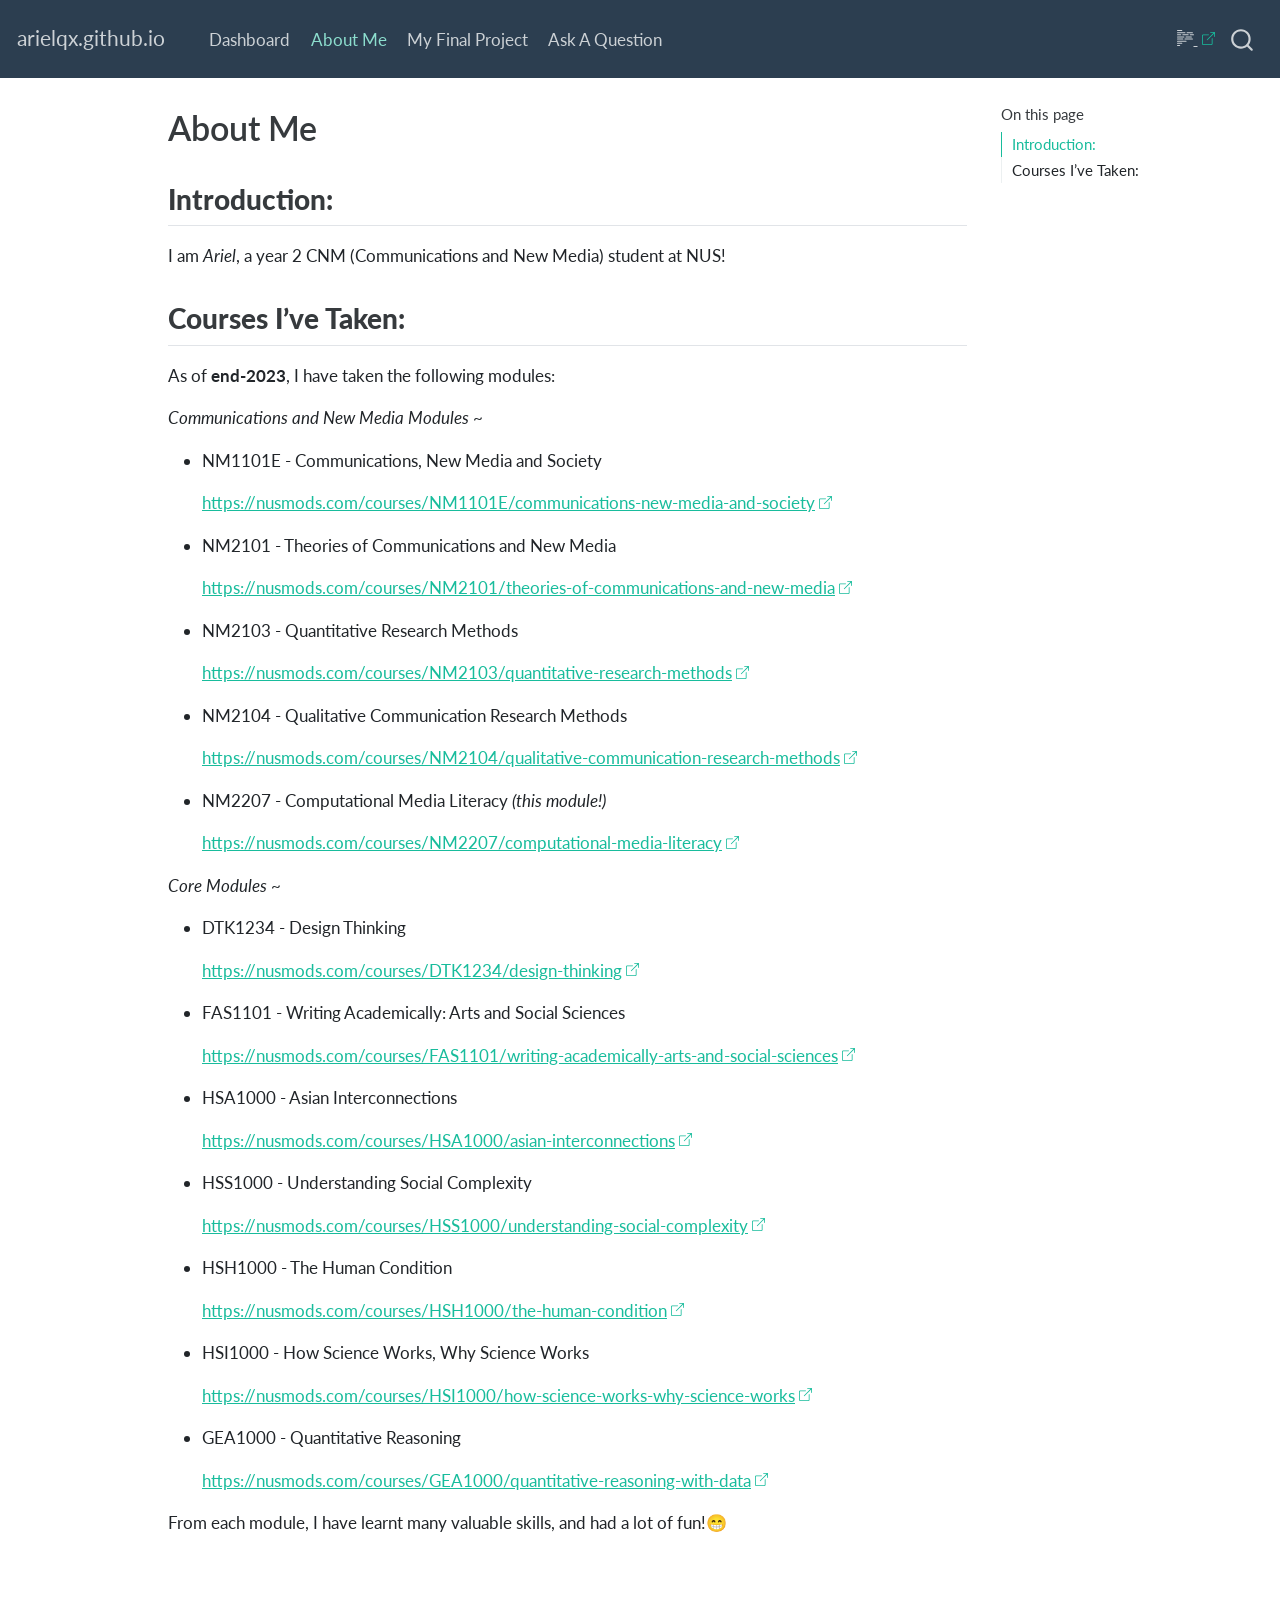
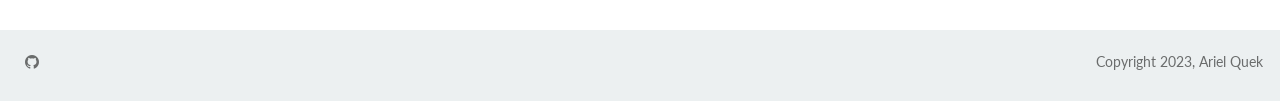
==== docs/about.html @ a2fd4ba9 "20:23 (18/10)" ====
<!DOCTYPE html>
<html xmlns="http://www.w3.org/1999/xhtml" lang="en" xml:lang="en"><head>

<meta charset="utf-8">
<meta name="generator" content="quarto-1.3.353">

<meta name="viewport" content="width=device-width, initial-scale=1.0, user-scalable=yes">


<title>arielqx.github.io - About Me</title>
<style>
code{white-space: pre-wrap;}
span.smallcaps{font-variant: small-caps;}
div.columns{display: flex; gap: min(4vw, 1.5em);}
div.column{flex: auto; overflow-x: auto;}
div.hanging-indent{margin-left: 1.5em; text-indent: -1.5em;}
ul.task-list{list-style: none;}
ul.task-list li input[type="checkbox"] {
  width: 0.8em;
  margin: 0 0.8em 0.2em -1em; /* quarto-specific, see https://github.com/quarto-dev/quarto-cli/issues/4556 */ 
  vertical-align: middle;
}
</style>


<script src="site_libs/quarto-nav/quarto-nav.js"></script>
<script src="site_libs/quarto-nav/headroom.min.js"></script>
<script src="site_libs/clipboard/clipboard.min.js"></script>
<script src="site_libs/quarto-search/autocomplete.umd.js"></script>
<script src="site_libs/quarto-search/fuse.min.js"></script>
<script src="site_libs/quarto-search/quarto-search.js"></script>
<meta name="quarto:offset" content="./">
<script src="site_libs/quarto-html/quarto.js"></script>
<script src="site_libs/quarto-html/popper.min.js"></script>
<script src="site_libs/quarto-html/tippy.umd.min.js"></script>
<script src="site_libs/quarto-html/anchor.min.js"></script>
<link href="site_libs/quarto-html/tippy.css" rel="stylesheet">
<link href="site_libs/quarto-html/quarto-syntax-highlighting-dark.css" rel="stylesheet" id="quarto-text-highlighting-styles">
<script src="site_libs/bootstrap/bootstrap.min.js"></script>
<link href="site_libs/bootstrap/bootstrap-icons.css" rel="stylesheet">
<link href="site_libs/bootstrap/bootstrap.min.css" rel="stylesheet" id="quarto-bootstrap" data-mode="dark">
<script id="quarto-search-options" type="application/json">{
  "location": "navbar",
  "copy-button": false,
  "collapse-after": 3,
  "panel-placement": "end",
  "type": "overlay",
  "limit": 20,
  "language": {
    "search-no-results-text": "No results",
    "search-matching-documents-text": "matching documents",
    "search-copy-link-title": "Copy link to search",
    "search-hide-matches-text": "Hide additional matches",
    "search-more-match-text": "more match in this document",
    "search-more-matches-text": "more matches in this document",
    "search-clear-button-title": "Clear",
    "search-detached-cancel-button-title": "Cancel",
    "search-submit-button-title": "Submit"
  }
}</script>


<link rel="stylesheet" href="styles.css">
</head>

<body class="nav-fixed">

<div id="quarto-search-results"></div>
  <header id="quarto-header" class="headroom fixed-top">
    <nav class="navbar navbar-expand-lg navbar-dark ">
      <div class="navbar-container container-fluid">
      <div class="navbar-brand-container">
    <a class="navbar-brand" href="./index.html">
    <span class="navbar-title">arielqx.github.io</span>
    </a>
  </div>
            <div id="quarto-search" class="" title="Search"></div>
          <button class="navbar-toggler" type="button" data-bs-toggle="collapse" data-bs-target="#navbarCollapse" aria-controls="navbarCollapse" aria-expanded="false" aria-label="Toggle navigation" onclick="if (window.quartoToggleHeadroom) { window.quartoToggleHeadroom(); }">
  <span class="navbar-toggler-icon"></span>
</button>
          <div class="collapse navbar-collapse" id="navbarCollapse">
            <ul class="navbar-nav navbar-nav-scroll me-auto">
  <li class="nav-item">
    <a class="nav-link" href="./index.html" rel="" target="">
 <span class="menu-text">Dashboard</span></a>
  </li>  
  <li class="nav-item">
    <a class="nav-link active" href="./about.html" rel="" target="" aria-current="page">
 <span class="menu-text">About Me</span></a>
  </li>  
  <li class="nav-item">
    <a class="nav-link" href="./project.html" rel="" target="">
 <span class="menu-text">My Final Project</span></a>
  </li>  
  <li class="nav-item">
    <a class="nav-link" href="./question.html" rel="" target="">
 <span class="menu-text">Ask A Question</span></a>
  </li>  
</ul>
            <div class="quarto-navbar-tools ms-auto">
  <a href="" class="quarto-reader-toggle quarto-navigation-tool px-1" onclick="window.quartoToggleReader(); return false;" title="Toggle reader mode">
  <div class="quarto-reader-toggle-btn">
  <i class="bi"></i>
  </div>
</a>
</div>
          </div> <!-- /navcollapse -->
      </div> <!-- /container-fluid -->
    </nav>
</header>
<!-- content -->
<div id="quarto-content" class="quarto-container page-columns page-rows-contents page-layout-article page-navbar">
<!-- sidebar -->
<!-- margin-sidebar -->
    <div id="quarto-margin-sidebar" class="sidebar margin-sidebar">
        <nav id="TOC" role="doc-toc" class="toc-active">
    <h2 id="toc-title">On this page</h2>
   
  <ul>
  <li><a href="#introduction" id="toc-introduction" class="nav-link active" data-scroll-target="#introduction"><strong>Introduction:</strong></a></li>
  <li><a href="#courses-ive-taken" id="toc-courses-ive-taken" class="nav-link" data-scroll-target="#courses-ive-taken"><strong>Courses I’ve Taken:</strong></a></li>
  </ul>
</nav>
    </div>
<!-- main -->
<main class="content" id="quarto-document-content">

<header id="title-block-header" class="quarto-title-block default">
<div class="quarto-title">
<h1 class="title">About Me</h1>
</div>



<div class="quarto-title-meta">

    
  
    
  </div>
  

</header>

<section id="introduction" class="level2">
<h2 class="anchored" data-anchor-id="introduction"><strong>Introduction:</strong></h2>
<p>I am <em>Ariel</em>, a year 2 CNM (Communications and New Media) student at NUS!</p>
</section>
<section id="courses-ive-taken" class="level2">
<h2 class="anchored" data-anchor-id="courses-ive-taken"><strong>Courses I’ve Taken:</strong></h2>
<p>As of <strong>end-2023</strong>, I have taken the following modules:</p>
<p><em>Communications and New Media Modules</em> ~</p>
<ul>
<li><p>NM1101E - Communications, New Media and Society</p>
<p><a href="https://nusmods.com/courses/NM1101E/communications-new-media-and-society" class="uri">https://nusmods.com/courses/NM1101E/communications-new-media-and-society</a></p></li>
<li><p>NM2101 - Theories of Communications and New Media</p>
<p><a href="https://nusmods.com/courses/NM2101/theories-of-communications-and-new-media" class="uri">https://nusmods.com/courses/NM2101/theories-of-communications-and-new-media</a></p></li>
<li><p>NM2103 - Quantitative Research Methods</p>
<p><a href="https://nusmods.com/courses/NM2103/quantitative-research-methods" class="uri">https://nusmods.com/courses/NM2103/quantitative-research-methods</a></p></li>
<li><p>NM2104 - Qualitative Communication Research Methods</p>
<p><a href="https://nusmods.com/courses/NM2104/qualitative-communication-research-methods" class="uri">https://nusmods.com/courses/NM2104/qualitative-communication-research-methods</a></p></li>
<li><p>NM2207 - Computational Media Literacy <em>(this module!)</em></p>
<p><a href="https://nusmods.com/courses/NM2207/computational-media-literacy" class="uri">https://nusmods.com/courses/NM2207/computational-media-literacy</a></p></li>
</ul>
<p><em>Core Modules ~</em></p>
<ul>
<li><p>DTK1234 - Design Thinking</p>
<p><a href="https://nusmods.com/courses/DTK1234/design-thinking" class="uri">https://nusmods.com/courses/DTK1234/design-thinking</a></p></li>
<li><p>FAS1101 - Writing Academically: Arts and Social Sciences</p>
<p><a href="https://nusmods.com/courses/FAS1101/writing-academically-arts-and-social-sciences" class="uri">https://nusmods.com/courses/FAS1101/writing-academically-arts-and-social-sciences</a></p></li>
<li><p>HSA1000 - Asian Interconnections</p>
<p><a href="https://nusmods.com/courses/HSA1000/asian-interconnections" class="uri">https://nusmods.com/courses/HSA1000/asian-interconnections</a></p></li>
<li><p>HSS1000 - Understanding Social Complexity</p>
<p><a href="https://nusmods.com/courses/HSS1000/understanding-social-complexity" class="uri">https://nusmods.com/courses/HSS1000/understanding-social-complexity</a></p></li>
<li><p>HSH1000 - The Human Condition</p>
<p><a href="https://nusmods.com/courses/HSH1000/the-human-condition" class="uri">https://nusmods.com/courses/HSH1000/the-human-condition</a></p></li>
<li><p>HSI1000 - How Science Works, Why Science Works</p>
<p><a href="https://nusmods.com/courses/HSI1000/how-science-works-why-science-works" class="uri">https://nusmods.com/courses/HSI1000/how-science-works-why-science-works</a></p></li>
<li><p>GEA1000 - Quantitative Reasoning</p>
<p><a href="https://nusmods.com/courses/GEA1000/quantitative-reasoning-with-data" class="uri">https://nusmods.com/courses/GEA1000/quantitative-reasoning-with-data</a></p></li>
</ul>
<p>From each module, I have learnt many valuable skills, and had a lot of fun!😁</p>


</section>

<a onclick="window.scrollTo(0, 0); return false;" role="button" id="quarto-back-to-top"><i class="bi bi-arrow-up"></i> Back to top</a></main> <!-- /main -->
<script id="quarto-html-after-body" type="application/javascript">
window.document.addEventListener("DOMContentLoaded", function (event) {
  const toggleBodyColorMode = (bsSheetEl) => {
    const mode = bsSheetEl.getAttribute("data-mode");
    const bodyEl = window.document.querySelector("body");
    if (mode === "dark") {
      bodyEl.classList.add("quarto-dark");
      bodyEl.classList.remove("quarto-light");
    } else {
      bodyEl.classList.add("quarto-light");
      bodyEl.classList.remove("quarto-dark");
    }
  }
  const toggleBodyColorPrimary = () => {
    const bsSheetEl = window.document.querySelector("link#quarto-bootstrap");
    if (bsSheetEl) {
      toggleBodyColorMode(bsSheetEl);
    }
  }
  toggleBodyColorPrimary();  
  const icon = "";
  const anchorJS = new window.AnchorJS();
  anchorJS.options = {
    placement: 'right',
    icon: icon
  };
  anchorJS.add('.anchored');
  const isCodeAnnotation = (el) => {
    for (const clz of el.classList) {
      if (clz.startsWith('code-annotation-')) {                     
        return true;
      }
    }
    return false;
  }
  const clipboard = new window.ClipboardJS('.code-copy-button', {
    text: function(trigger) {
      const codeEl = trigger.previousElementSibling.cloneNode(true);
      for (const childEl of codeEl.children) {
        if (isCodeAnnotation(childEl)) {
          childEl.remove();
        }
      }
      return codeEl.innerText;
    }
  });
  clipboard.on('success', function(e) {
    // button target
    const button = e.trigger;
    // don't keep focus
    button.blur();
    // flash "checked"
    button.classList.add('code-copy-button-checked');
    var currentTitle = button.getAttribute("title");
    button.setAttribute("title", "Copied!");
    let tooltip;
    if (window.bootstrap) {
      button.setAttribute("data-bs-toggle", "tooltip");
      button.setAttribute("data-bs-placement", "left");
      button.setAttribute("data-bs-title", "Copied!");
      tooltip = new bootstrap.Tooltip(button, 
        { trigger: "manual", 
          customClass: "code-copy-button-tooltip",
          offset: [0, -8]});
      tooltip.show();    
    }
    setTimeout(function() {
      if (tooltip) {
        tooltip.hide();
        button.removeAttribute("data-bs-title");
        button.removeAttribute("data-bs-toggle");
        button.removeAttribute("data-bs-placement");
      }
      button.setAttribute("title", currentTitle);
      button.classList.remove('code-copy-button-checked');
    }, 1000);
    // clear code selection
    e.clearSelection();
  });
  function tippyHover(el, contentFn) {
    const config = {
      allowHTML: true,
      content: contentFn,
      maxWidth: 500,
      delay: 100,
      arrow: false,
      appendTo: function(el) {
          return el.parentElement;
      },
      interactive: true,
      interactiveBorder: 10,
      theme: 'quarto',
      placement: 'bottom-start'
    };
    window.tippy(el, config); 
  }
  const noterefs = window.document.querySelectorAll('a[role="doc-noteref"]');
  for (var i=0; i<noterefs.length; i++) {
    const ref = noterefs[i];
    tippyHover(ref, function() {
      // use id or data attribute instead here
      let href = ref.getAttribute('data-footnote-href') || ref.getAttribute('href');
      try { href = new URL(href).hash; } catch {}
      const id = href.replace(/^#\/?/, "");
      const note = window.document.getElementById(id);
      return note.innerHTML;
    });
  }
      let selectedAnnoteEl;
      const selectorForAnnotation = ( cell, annotation) => {
        let cellAttr = 'data-code-cell="' + cell + '"';
        let lineAttr = 'data-code-annotation="' +  annotation + '"';
        const selector = 'span[' + cellAttr + '][' + lineAttr + ']';
        return selector;
      }
      const selectCodeLines = (annoteEl) => {
        const doc = window.document;
        const targetCell = annoteEl.getAttribute("data-target-cell");
        const targetAnnotation = annoteEl.getAttribute("data-target-annotation");
        const annoteSpan = window.document.querySelector(selectorForAnnotation(targetCell, targetAnnotation));
        const lines = annoteSpan.getAttribute("data-code-lines").split(",");
        const lineIds = lines.map((line) => {
          return targetCell + "-" + line;
        })
        let top = null;
        let height = null;
        let parent = null;
        if (lineIds.length > 0) {
            //compute the position of the single el (top and bottom and make a div)
            const el = window.document.getElementById(lineIds[0]);
            top = el.offsetTop;
            height = el.offsetHeight;
            parent = el.parentElement.parentElement;
          if (lineIds.length > 1) {
            const lastEl = window.document.getElementById(lineIds[lineIds.length - 1]);
            const bottom = lastEl.offsetTop + lastEl.offsetHeight;
            height = bottom - top;
          }
          if (top !== null && height !== null && parent !== null) {
            // cook up a div (if necessary) and position it 
            let div = window.document.getElementById("code-annotation-line-highlight");
            if (div === null) {
              div = window.document.createElement("div");
              div.setAttribute("id", "code-annotation-line-highlight");
              div.style.position = 'absolute';
              parent.appendChild(div);
            }
            div.style.top = top - 2 + "px";
            div.style.height = height + 4 + "px";
            let gutterDiv = window.document.getElementById("code-annotation-line-highlight-gutter");
            if (gutterDiv === null) {
              gutterDiv = window.document.createElement("div");
              gutterDiv.setAttribute("id", "code-annotation-line-highlight-gutter");
              gutterDiv.style.position = 'absolute';
              const codeCell = window.document.getElementById(targetCell);
              const gutter = codeCell.querySelector('.code-annotation-gutter');
              gutter.appendChild(gutterDiv);
            }
            gutterDiv.style.top = top - 2 + "px";
            gutterDiv.style.height = height + 4 + "px";
          }
          selectedAnnoteEl = annoteEl;
        }
      };
      const unselectCodeLines = () => {
        const elementsIds = ["code-annotation-line-highlight", "code-annotation-line-highlight-gutter"];
        elementsIds.forEach((elId) => {
          const div = window.document.getElementById(elId);
          if (div) {
            div.remove();
          }
        });
        selectedAnnoteEl = undefined;
      };
      // Attach click handler to the DT
      const annoteDls = window.document.querySelectorAll('dt[data-target-cell]');
      for (const annoteDlNode of annoteDls) {
        annoteDlNode.addEventListener('click', (event) => {
          const clickedEl = event.target;
          if (clickedEl !== selectedAnnoteEl) {
            unselectCodeLines();
            const activeEl = window.document.querySelector('dt[data-target-cell].code-annotation-active');
            if (activeEl) {
              activeEl.classList.remove('code-annotation-active');
            }
            selectCodeLines(clickedEl);
            clickedEl.classList.add('code-annotation-active');
          } else {
            // Unselect the line
            unselectCodeLines();
            clickedEl.classList.remove('code-annotation-active');
          }
        });
      }
  const findCites = (el) => {
    const parentEl = el.parentElement;
    if (parentEl) {
      const cites = parentEl.dataset.cites;
      if (cites) {
        return {
          el,
          cites: cites.split(' ')
        };
      } else {
        return findCites(el.parentElement)
      }
    } else {
      return undefined;
    }
  };
  var bibliorefs = window.document.querySelectorAll('a[role="doc-biblioref"]');
  for (var i=0; i<bibliorefs.length; i++) {
    const ref = bibliorefs[i];
    const citeInfo = findCites(ref);
    if (citeInfo) {
      tippyHover(citeInfo.el, function() {
        var popup = window.document.createElement('div');
        citeInfo.cites.forEach(function(cite) {
          var citeDiv = window.document.createElement('div');
          citeDiv.classList.add('hanging-indent');
          citeDiv.classList.add('csl-entry');
          var biblioDiv = window.document.getElementById('ref-' + cite);
          if (biblioDiv) {
            citeDiv.innerHTML = biblioDiv.innerHTML;
          }
          popup.appendChild(citeDiv);
        });
        return popup.innerHTML;
      });
    }
  }
    var localhostRegex = new RegExp(/^(?:http|https):\/\/localhost\:?[0-9]*\//);
      var filterRegex = new RegExp("^(?:http:|https:)\/\/www\.quarto\.org\/custom");
    var isInternal = (href) => {
        return filterRegex.test(href) || localhostRegex.test(href);
    }
    // Inspect non-navigation links and adorn them if external
 	var links = window.document.querySelectorAll('a[href]:not(.nav-link):not(.navbar-brand):not(.toc-action):not(.sidebar-link):not(.sidebar-item-toggle):not(.pagination-link):not(.no-external):not([aria-hidden]):not(.dropdown-item)');
    for (var i=0; i<links.length; i++) {
      const link = links[i];
      if (!isInternal(link.href)) {
          // target, if specified
          link.setAttribute("target", "_blank");
          // default icon
          link.classList.add("external");
      }
    }
});
</script>
</div> <!-- /content -->
<footer class="footer">
  <div class="nav-footer">
    <div class="nav-footer-left">
      <ul class="footer-items list-unstyled">
    <li class="nav-item compact">
    <a class="nav-link" href="https://github.com/arielqx/">
      <i class="bi bi-github" role="img">
</i> 
    </a>
  </li>  
</ul>
    </div>   
    <div class="nav-footer-center">
      &nbsp;
    </div>
    <div class="nav-footer-right">Copyright 2023, Ariel Quek</div>
  </div>
</footer>



</body></html>
---- docs/site_libs/quarto-html/tippy.css ----
.tippy-box[data-animation=fade][data-state=hidden]{opacity:0}[data-tippy-root]{max-width:calc(100vw - 10px)}.tippy-box{position:relative;background-color:#333;color:#fff;border-radius:4px;font-size:14px;line-height:1.4;white-space:normal;outline:0;transition-property:transform,visibility,opacity}.tippy-box[data-placement^=top]>.tippy-arrow{bottom:0}.tippy-box[data-placement^=top]>.tippy-arrow:before{bottom:-7px;left:0;border-width:8px 8px 0;border-top-color:initial;transform-origin:center top}.tippy-box[data-placement^=bottom]>.tippy-arrow{top:0}.tippy-box[data-placement^=bottom]>.tippy-arrow:before{top:-7px;left:0;border-width:0 8px 8px;border-bottom-color:initial;transform-origin:center bottom}.tippy-box[data-placement^=left]>.tippy-arrow{right:0}.tippy-box[data-placement^=left]>.tippy-arrow:before{border-width:8px 0 8px 8px;border-left-color:initial;right:-7px;transform-origin:center left}.tippy-box[data-placement^=right]>.tippy-arrow{left:0}.tippy-box[data-placement^=right]>.tippy-arrow:before{left:-7px;border-width:8px 8px 8px 0;border-right-color:initial;transform-origin:center right}.tippy-box[data-inertia][data-state=visible]{transition-timing-function:cubic-bezier(.54,1.5,.38,1.11)}.tippy-arrow{width:16px;height:16px;color:#333}.tippy-arrow:before{content:"";position:absolute;border-color:transparent;border-style:solid}.tippy-content{position:relative;padding:5px 9px;z-index:1}
---- docs/site_libs/quarto-html/quarto-syntax-highlighting-dark.css ----
/* quarto syntax highlight colors */
:root {
  --quarto-hl-al-color: #f07178;
  --quarto-hl-an-color: #d4d0ab;
  --quarto-hl-at-color: #00e0e0;
  --quarto-hl-bn-color: #d4d0ab;
  --quarto-hl-bu-color: #abe338;
  --quarto-hl-ch-color: #abe338;
  --quarto-hl-co-color: #f8f8f2;
  --quarto-hl-cv-color: #ffd700;
  --quarto-hl-cn-color: #ffd700;
  --quarto-hl-cf-color: #ffa07a;
  --quarto-hl-dt-color: #ffa07a;
  --quarto-hl-dv-color: #d4d0ab;
  --quarto-hl-do-color: #f8f8f2;
  --quarto-hl-er-color: #f07178;
  --quarto-hl-ex-color: #00e0e0;
  --quarto-hl-fl-color: #d4d0ab;
  --quarto-hl-fu-color: #ffa07a;
  --quarto-hl-im-color: #abe338;
  --quarto-hl-in-color: #d4d0ab;
  --quarto-hl-kw-color: #ffa07a;
  --quarto-hl-op-color: #ffa07a;
  --quarto-hl-ot-color: #00e0e0;
  --quarto-hl-pp-color: #dcc6e0;
  --quarto-hl-re-color: #00e0e0;
  --quarto-hl-sc-color: #abe338;
  --quarto-hl-ss-color: #abe338;
  --quarto-hl-st-color: #abe338;
  --quarto-hl-va-color: #00e0e0;
  --quarto-hl-vs-color: #abe338;
  --quarto-hl-wa-color: #dcc6e0;
}

/* other quarto variables */
:root {
  --quarto-font-monospace: SFMono-Regular, Menlo, Monaco, Consolas, "Liberation Mono", "Courier New", monospace;
}

code span.al {
  background-color: #2a0f15;
  font-weight: bold;
  color: #f07178;
}

code span.an {
  color: #d4d0ab;
}

code span.at {
  color: #00e0e0;
}

code span.bn {
  color: #d4d0ab;
}

code span.bu {
  color: #abe338;
}

code span.ch {
  color: #abe338;
}

code span.co {
  font-style: italic;
  color: #f8f8f2;
}

code span.cv {
  color: #ffd700;
}

code span.cn {
  color: #ffd700;
}

code span.cf {
  font-weight: bold;
  color: #ffa07a;
}

code span.dt {
  color: #ffa07a;
}

code span.dv {
  color: #d4d0ab;
}

code span.do {
  color: #f8f8f2;
}

code span.er {
  color: #f07178;
  text-decoration: underline;
}

code span.ex {
  font-weight: bold;
  color: #00e0e0;
}

code span.fl {
  color: #d4d0ab;
}

code span.fu {
  color: #ffa07a;
}

code span.im {
  color: #abe338;
}

code span.in {
  color: #d4d0ab;
}

code span.kw {
  font-weight: bold;
  color: #ffa07a;
}

pre > code.sourceCode > span {
  color: #f8f8f2;
}

code span {
  color: #f8f8f2;
}

code.sourceCode > span {
  color: #f8f8f2;
}

div.sourceCode,
div.sourceCode pre.sourceCode {
  color: #f8f8f2;
}

code span.op {
  color: #ffa07a;
}

code span.ot {
  color: #00e0e0;
}

code span.pp {
  color: #dcc6e0;
}

code span.re {
  background-color: #f8f8f2;
  color: #00e0e0;
}

code span.sc {
  color: #abe338;
}

code span.ss {
  color: #abe338;
}

code span.st {
  color: #abe338;
}

code span.va {
  color: #00e0e0;
}

code span.vs {
  color: #abe338;
}

code span.wa {
  color: #dcc6e0;
}

.prevent-inlining {
  content: "</";
}

/*# sourceMappingURL=935a306eefa94366c21e1a970dddb765.css.map */
---- docs/styles.css ----
/* css styles */
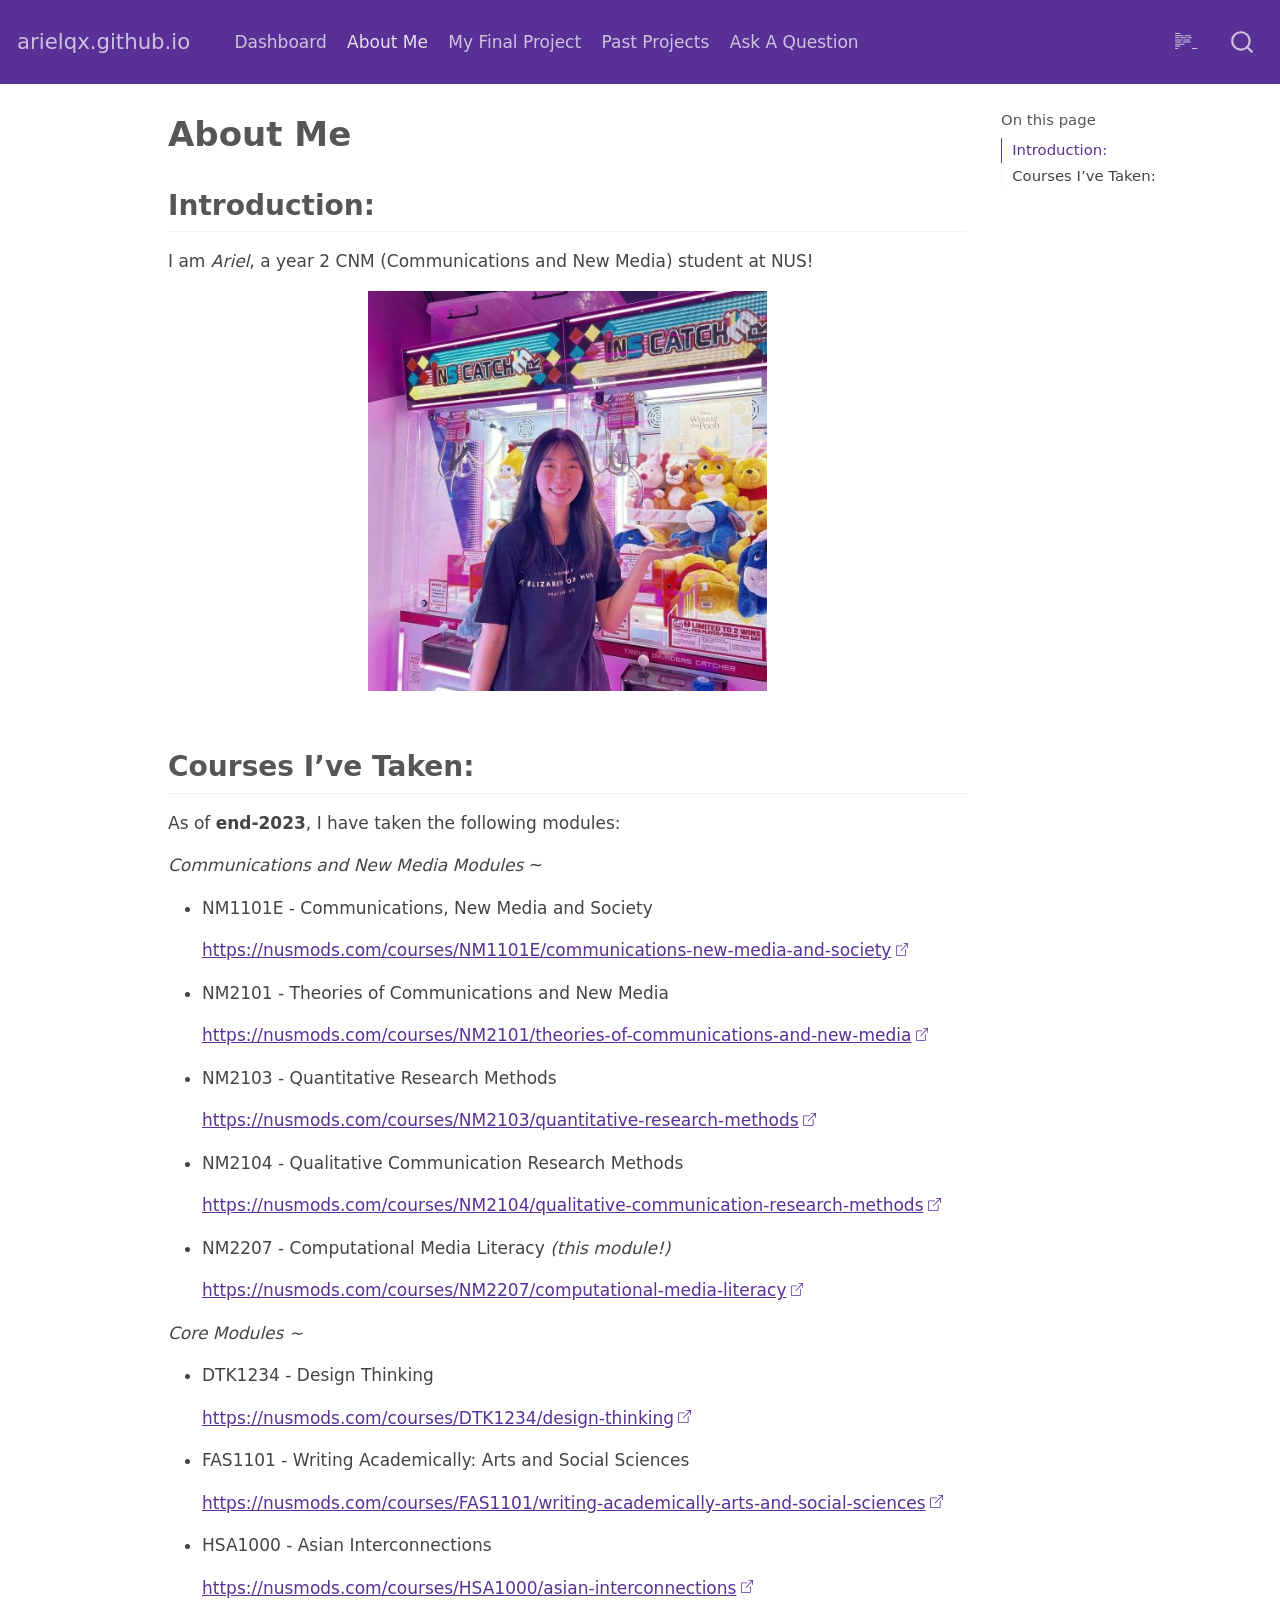
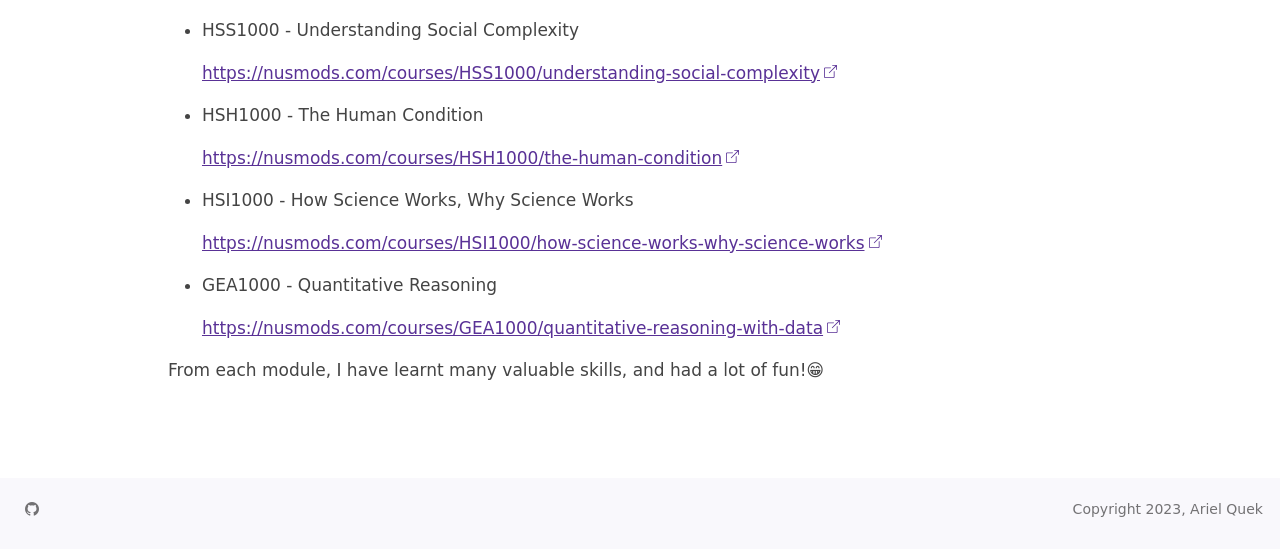
==== commit d3b64ec9: "08:51 (19/10)" ====
--- a/docs/about.html
+++ b/docs/about.html
@@ -35,10 +35,10 @@
 <script src="site_libs/quarto-html/tippy.umd.min.js"></script>
 <script src="site_libs/quarto-html/anchor.min.js"></script>
 <link href="site_libs/quarto-html/tippy.css" rel="stylesheet">
-<link href="site_libs/quarto-html/quarto-syntax-highlighting-dark.css" rel="stylesheet" id="quarto-text-highlighting-styles">
+<link href="site_libs/quarto-html/quarto-syntax-highlighting.css" rel="stylesheet" id="quarto-text-highlighting-styles">
 <script src="site_libs/bootstrap/bootstrap.min.js"></script>
 <link href="site_libs/bootstrap/bootstrap-icons.css" rel="stylesheet">
-<link href="site_libs/bootstrap/bootstrap.min.css" rel="stylesheet" id="quarto-bootstrap" data-mode="dark">
+<link href="site_libs/bootstrap/bootstrap.min.css" rel="stylesheet" id="quarto-bootstrap" data-mode="light">
 <script id="quarto-search-options" type="application/json">{
   "location": "navbar",
   "copy-button": false,
@@ -91,6 +91,10 @@
   <li class="nav-item">
     <a class="nav-link" href="./project.html" rel="" target="">
  <span class="menu-text">My Final Project</span></a>
+  </li>  
+  <li class="nav-item">
+    <a class="nav-link" href="./past projects.html" rel="" target="">
+ <span class="menu-text">Past Projects</span></a>
   </li>  
   <li class="nav-item">
     <a class="nav-link" href="./question.html" rel="" target="">
@@ -145,6 +149,15 @@
 <section id="introduction" class="level2">
 <h2 class="anchored" data-anchor-id="introduction"><strong>Introduction:</strong></h2>
 <p>I am <em>Ariel</em>, a year 2 CNM (Communications and New Media) student at NUS!</p>
+<div class="cell" data-layout-align="center">
+<div class="cell-output-display">
+<div class="quarto-figure quarto-figure-center">
+<figure class="figure">
+<p><img src="about.jpg" class="img-fluid figure-img" style="width:50.0%"></p>
+</figure>
+</div>
+</div>
+</div>
 </section>
 <section id="courses-ive-taken" class="level2">
 <h2 class="anchored" data-anchor-id="courses-ive-taken"><strong>Courses I’ve Taken:</strong></h2>
--- a/docs/site_libs/quarto-html/quarto-syntax-highlighting.css
+++ b/docs/site_libs/quarto-html/quarto-syntax-highlighting.css
@@ -0,0 +1,203 @@
+/* quarto syntax highlight colors */
+:root {
+  --quarto-hl-ot-color: #003B4F;
+  --quarto-hl-at-color: #657422;
+  --quarto-hl-ss-color: #20794D;
+  --quarto-hl-an-color: #5E5E5E;
+  --quarto-hl-fu-color: #4758AB;
+  --quarto-hl-st-color: #20794D;
+  --quarto-hl-cf-color: #003B4F;
+  --quarto-hl-op-color: #5E5E5E;
+  --quarto-hl-er-color: #AD0000;
+  --quarto-hl-bn-color: #AD0000;
+  --quarto-hl-al-color: #AD0000;
+  --quarto-hl-va-color: #111111;
+  --quarto-hl-bu-color: inherit;
+  --quarto-hl-ex-color: inherit;
+  --quarto-hl-pp-color: #AD0000;
+  --quarto-hl-in-color: #5E5E5E;
+  --quarto-hl-vs-color: #20794D;
+  --quarto-hl-wa-color: #5E5E5E;
+  --quarto-hl-do-color: #5E5E5E;
+  --quarto-hl-im-color: #00769E;
+  --quarto-hl-ch-color: #20794D;
+  --quarto-hl-dt-color: #AD0000;
+  --quarto-hl-fl-color: #AD0000;
+  --quarto-hl-co-color: #5E5E5E;
+  --quarto-hl-cv-color: #5E5E5E;
+  --quarto-hl-cn-color: #8f5902;
+  --quarto-hl-sc-color: #5E5E5E;
+  --quarto-hl-dv-color: #AD0000;
+  --quarto-hl-kw-color: #003B4F;
+}
+
+/* other quarto variables */
+:root {
+  --quarto-font-monospace: SFMono-Regular, Menlo, Monaco, Consolas, "Liberation Mono", "Courier New", monospace;
+}
+
+pre > code.sourceCode > span {
+  color: #003B4F;
+}
+
+code span {
+  color: #003B4F;
+}
+
+code.sourceCode > span {
+  color: #003B4F;
+}
+
+div.sourceCode,
+div.sourceCode pre.sourceCode {
+  color: #003B4F;
+}
+
+code span.ot {
+  color: #003B4F;
+  font-style: inherit;
+}
+
+code span.at {
+  color: #657422;
+  font-style: inherit;
+}
+
+code span.ss {
+  color: #20794D;
+  font-style: inherit;
+}
+
+code span.an {
+  color: #5E5E5E;
+  font-style: inherit;
+}
+
+code span.fu {
+  color: #4758AB;
+  font-style: inherit;
+}
+
+code span.st {
+  color: #20794D;
+  font-style: inherit;
+}
+
+code span.cf {
+  color: #003B4F;
+  font-style: inherit;
+}
+
+code span.op {
+  color: #5E5E5E;
+  font-style: inherit;
+}
+
+code span.er {
+  color: #AD0000;
+  font-style: inherit;
+}
+
+code span.bn {
+  color: #AD0000;
+  font-style: inherit;
+}
+
+code span.al {
+  color: #AD0000;
+  font-style: inherit;
+}
+
+code span.va {
+  color: #111111;
+  font-style: inherit;
+}
+
+code span.bu {
+  font-style: inherit;
+}
+
+code span.ex {
+  font-style: inherit;
+}
+
+code span.pp {
+  color: #AD0000;
+  font-style: inherit;
+}
+
+code span.in {
+  color: #5E5E5E;
+  font-style: inherit;
+}
+
+code span.vs {
+  color: #20794D;
+  font-style: inherit;
+}
+
+code span.wa {
+  color: #5E5E5E;
+  font-style: italic;
+}
+
+code span.do {
+  color: #5E5E5E;
+  font-style: italic;
+}
+
+code span.im {
+  color: #00769E;
+  font-style: inherit;
+}
+
+code span.ch {
+  color: #20794D;
+  font-style: inherit;
+}
+
+code span.dt {
+  color: #AD0000;
+  font-style: inherit;
+}
+
+code span.fl {
+  color: #AD0000;
+  font-style: inherit;
+}
+
+code span.co {
+  color: #5E5E5E;
+  font-style: inherit;
+}
+
+code span.cv {
+  color: #5E5E5E;
+  font-style: italic;
+}
+
+code span.cn {
+  color: #8f5902;
+  font-style: inherit;
+}
+
+code span.sc {
+  color: #5E5E5E;
+  font-style: inherit;
+}
+
+code span.dv {
+  color: #AD0000;
+  font-style: inherit;
+}
+
+code span.kw {
+  color: #003B4F;
+  font-style: inherit;
+}
+
+.prevent-inlining {
+  content: "</";
+}
+
+/*# sourceMappingURL=debc5d5d77c3f9108843748ff7464032.css.map */
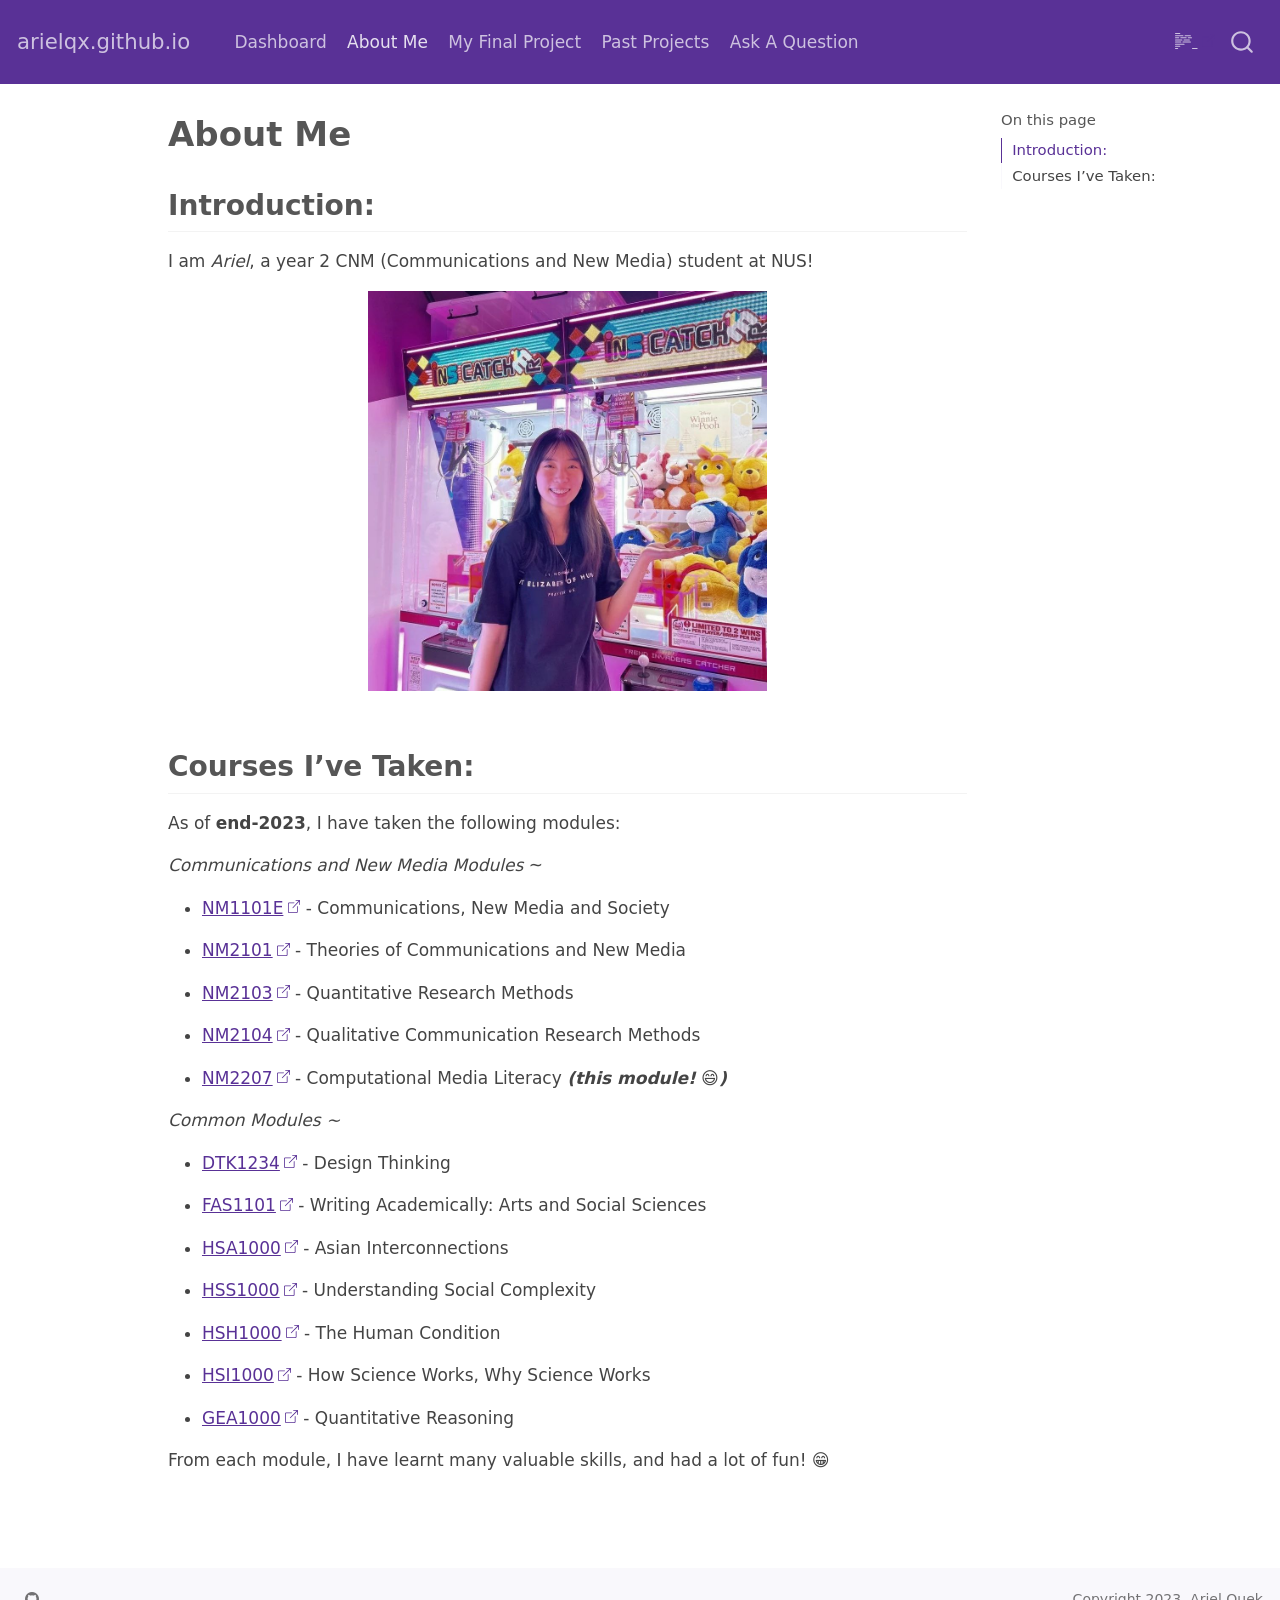
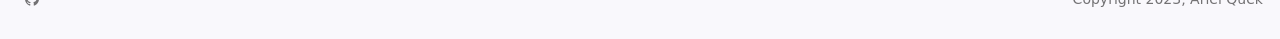
==== commit d9de8708: "23:16 (19/10)" ====
--- a/docs/about.html
+++ b/docs/about.html
@@ -164,35 +164,23 @@
 <p>As of <strong>end-2023</strong>, I have taken the following modules:</p>
 <p><em>Communications and New Media Modules</em> ~</p>
 <ul>
-<li><p>NM1101E - Communications, New Media and Society</p>
-<p><a href="https://nusmods.com/courses/NM1101E/communications-new-media-and-society" class="uri">https://nusmods.com/courses/NM1101E/communications-new-media-and-society</a></p></li>
-<li><p>NM2101 - Theories of Communications and New Media</p>
-<p><a href="https://nusmods.com/courses/NM2101/theories-of-communications-and-new-media" class="uri">https://nusmods.com/courses/NM2101/theories-of-communications-and-new-media</a></p></li>
-<li><p>NM2103 - Quantitative Research Methods</p>
-<p><a href="https://nusmods.com/courses/NM2103/quantitative-research-methods" class="uri">https://nusmods.com/courses/NM2103/quantitative-research-methods</a></p></li>
-<li><p>NM2104 - Qualitative Communication Research Methods</p>
-<p><a href="https://nusmods.com/courses/NM2104/qualitative-communication-research-methods" class="uri">https://nusmods.com/courses/NM2104/qualitative-communication-research-methods</a></p></li>
-<li><p>NM2207 - Computational Media Literacy <em>(this module!)</em></p>
-<p><a href="https://nusmods.com/courses/NM2207/computational-media-literacy" class="uri">https://nusmods.com/courses/NM2207/computational-media-literacy</a></p></li>
+<li><p><a href="https://nusmods.com/courses/NM1101E/communications-new-media-and-society">NM1101E</a> - Communications, New Media and Society</p></li>
+<li><p><a href="https://nusmods.com/courses/NM2101/theories-of-communications-and-new-media">NM2101</a> - Theories of Communications and New Media</p></li>
+<li><p><a href="https://nusmods.com/courses/NM2103/quantitative-research-methods">NM2103</a> - Quantitative Research Methods</p></li>
+<li><p><a href="https://nusmods.com/courses/NM2104/qualitative-communication-research-methods">NM2104</a> - Qualitative Communication Research Methods</p></li>
+<li><p><a href="https://nusmods.com/courses/NM2207/computational-media-literacy">NM2207</a> - Computational Media Literacy <strong><em>(this module!</em></strong> 😄<strong><em>)</em></strong></p></li>
 </ul>
-<p><em>Core Modules ~</em></p>
+<p><em>Common Modules ~</em></p>
 <ul>
-<li><p>DTK1234 - Design Thinking</p>
-<p><a href="https://nusmods.com/courses/DTK1234/design-thinking" class="uri">https://nusmods.com/courses/DTK1234/design-thinking</a></p></li>
-<li><p>FAS1101 - Writing Academically: Arts and Social Sciences</p>
-<p><a href="https://nusmods.com/courses/FAS1101/writing-academically-arts-and-social-sciences" class="uri">https://nusmods.com/courses/FAS1101/writing-academically-arts-and-social-sciences</a></p></li>
-<li><p>HSA1000 - Asian Interconnections</p>
-<p><a href="https://nusmods.com/courses/HSA1000/asian-interconnections" class="uri">https://nusmods.com/courses/HSA1000/asian-interconnections</a></p></li>
-<li><p>HSS1000 - Understanding Social Complexity</p>
-<p><a href="https://nusmods.com/courses/HSS1000/understanding-social-complexity" class="uri">https://nusmods.com/courses/HSS1000/understanding-social-complexity</a></p></li>
-<li><p>HSH1000 - The Human Condition</p>
-<p><a href="https://nusmods.com/courses/HSH1000/the-human-condition" class="uri">https://nusmods.com/courses/HSH1000/the-human-condition</a></p></li>
-<li><p>HSI1000 - How Science Works, Why Science Works</p>
-<p><a href="https://nusmods.com/courses/HSI1000/how-science-works-why-science-works" class="uri">https://nusmods.com/courses/HSI1000/how-science-works-why-science-works</a></p></li>
-<li><p>GEA1000 - Quantitative Reasoning</p>
-<p><a href="https://nusmods.com/courses/GEA1000/quantitative-reasoning-with-data" class="uri">https://nusmods.com/courses/GEA1000/quantitative-reasoning-with-data</a></p></li>
+<li><p><a href="https://nusmods.com/courses/DTK1234/design-thinking">DTK1234</a> - Design Thinking</p></li>
+<li><p><a href="https://nusmods.com/courses/FAS1101/writing-academically-arts-and-social-sciences">FAS1101</a> - Writing Academically: Arts and Social Sciences</p></li>
+<li><p><a href="https://nusmods.com/courses/HSA1000/asian-interconnections">HSA1000</a> - Asian Interconnections</p></li>
+<li><p><a href="https://nusmods.com/courses/HSS1000/understanding-social-complexity">HSS1000</a> - Understanding Social Complexity</p></li>
+<li><p><a href="https://nusmods.com/courses/HSH1000/the-human-condition">HSH1000</a> - The Human Condition</p></li>
+<li><p><a href="https://nusmods.com/courses/HSI1000/how-science-works-why-science-works">HSI1000</a> - How Science Works, Why Science Works</p></li>
+<li><p><a href="https://nusmods.com/courses/GEA1000/quantitative-reasoning-with-data">GEA1000</a> - Quantitative Reasoning</p></li>
 </ul>
-<p>From each module, I have learnt many valuable skills, and had a lot of fun!😁</p>
+<p>From each module, I have learnt many valuable skills, and had a lot of fun! 😁</p>
 
 
 </section>
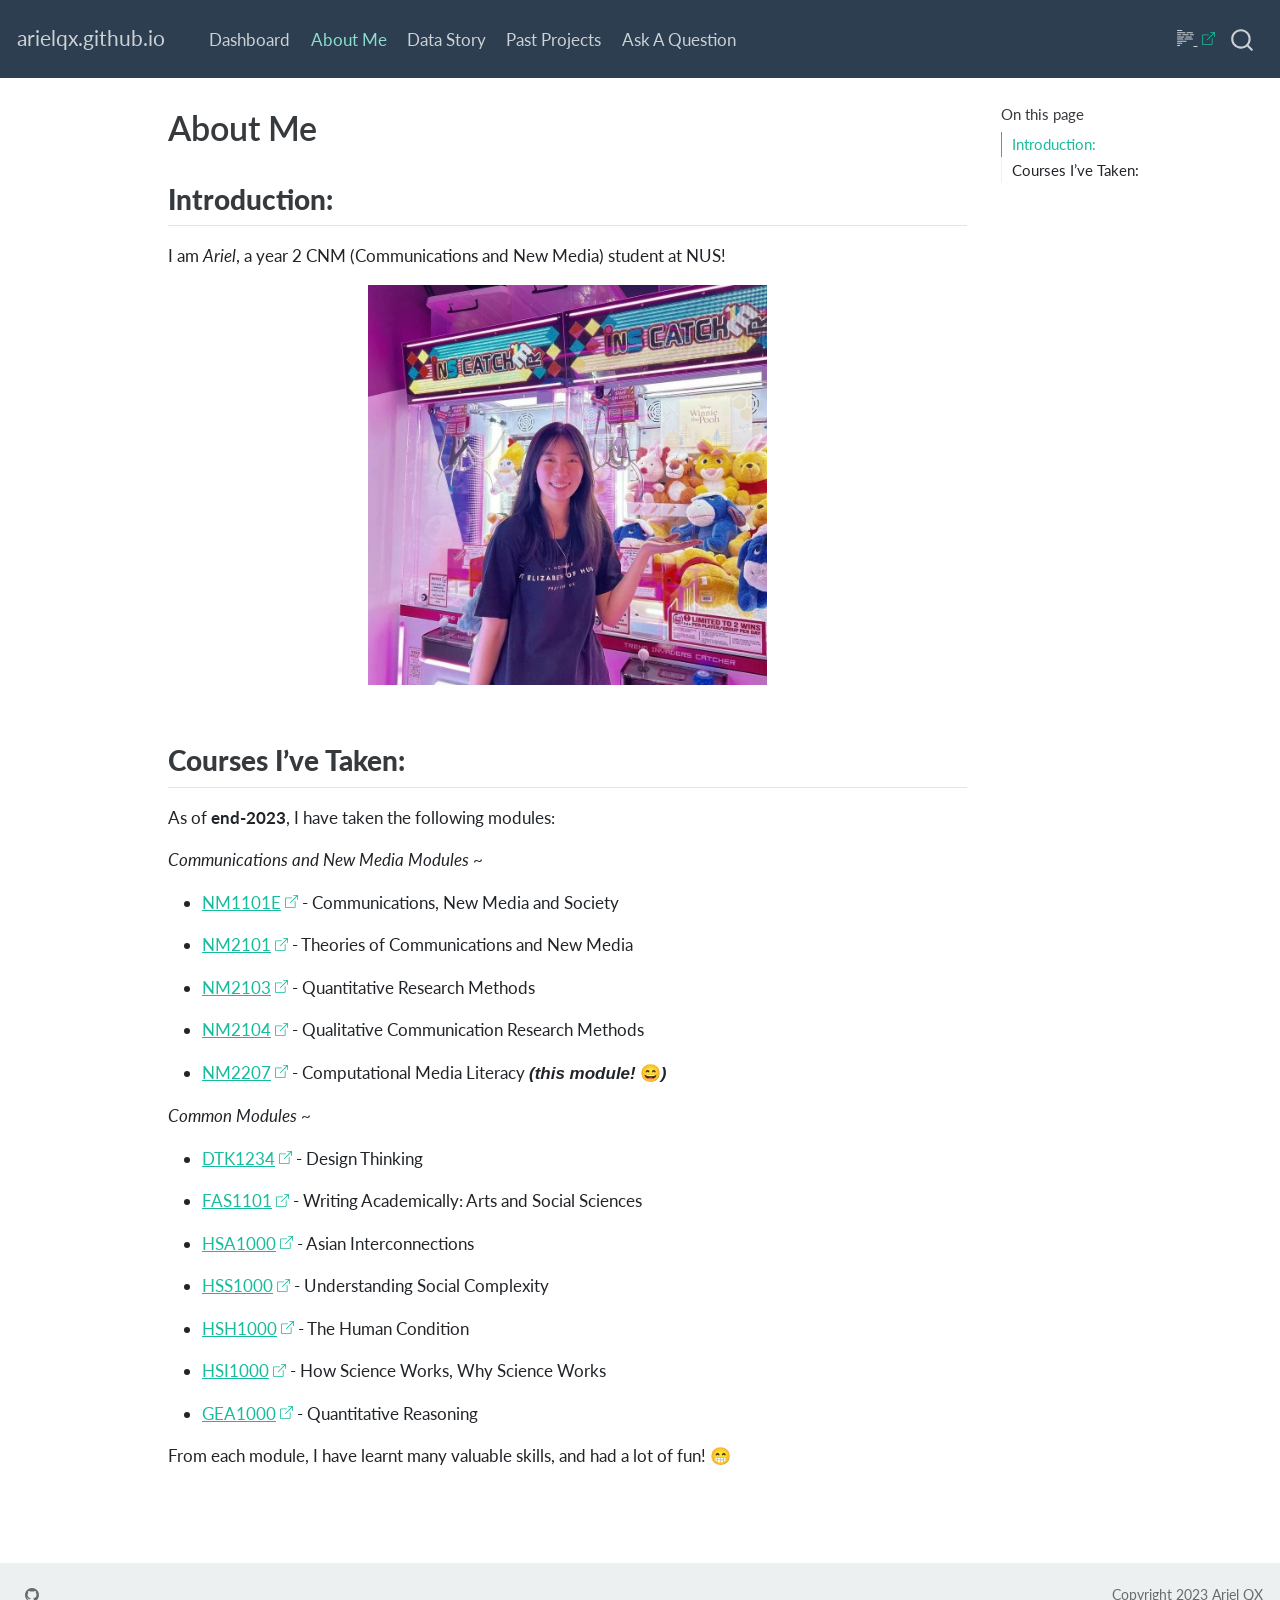
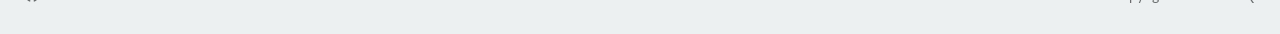
==== commit 12c43bfe: "20:25 (3/11)" ====
--- a/docs/about.html
+++ b/docs/about.html
@@ -90,7 +90,7 @@
   </li>  
   <li class="nav-item">
     <a class="nav-link" href="./project.html" rel="" target="">
- <span class="menu-text">My Final Project</span></a>
+ <span class="menu-text">Data Story</span></a>
   </li>  
   <li class="nav-item">
     <a class="nav-link" href="./past projects.html" rel="" target="">
@@ -451,7 +451,7 @@
     <div class="nav-footer-center">
       &nbsp;
     </div>
-    <div class="nav-footer-right">Copyright 2023, Ariel Quek</div>
+    <div class="nav-footer-right">Copyright 2023 Ariel QX</div>
   </div>
 </footer>
 
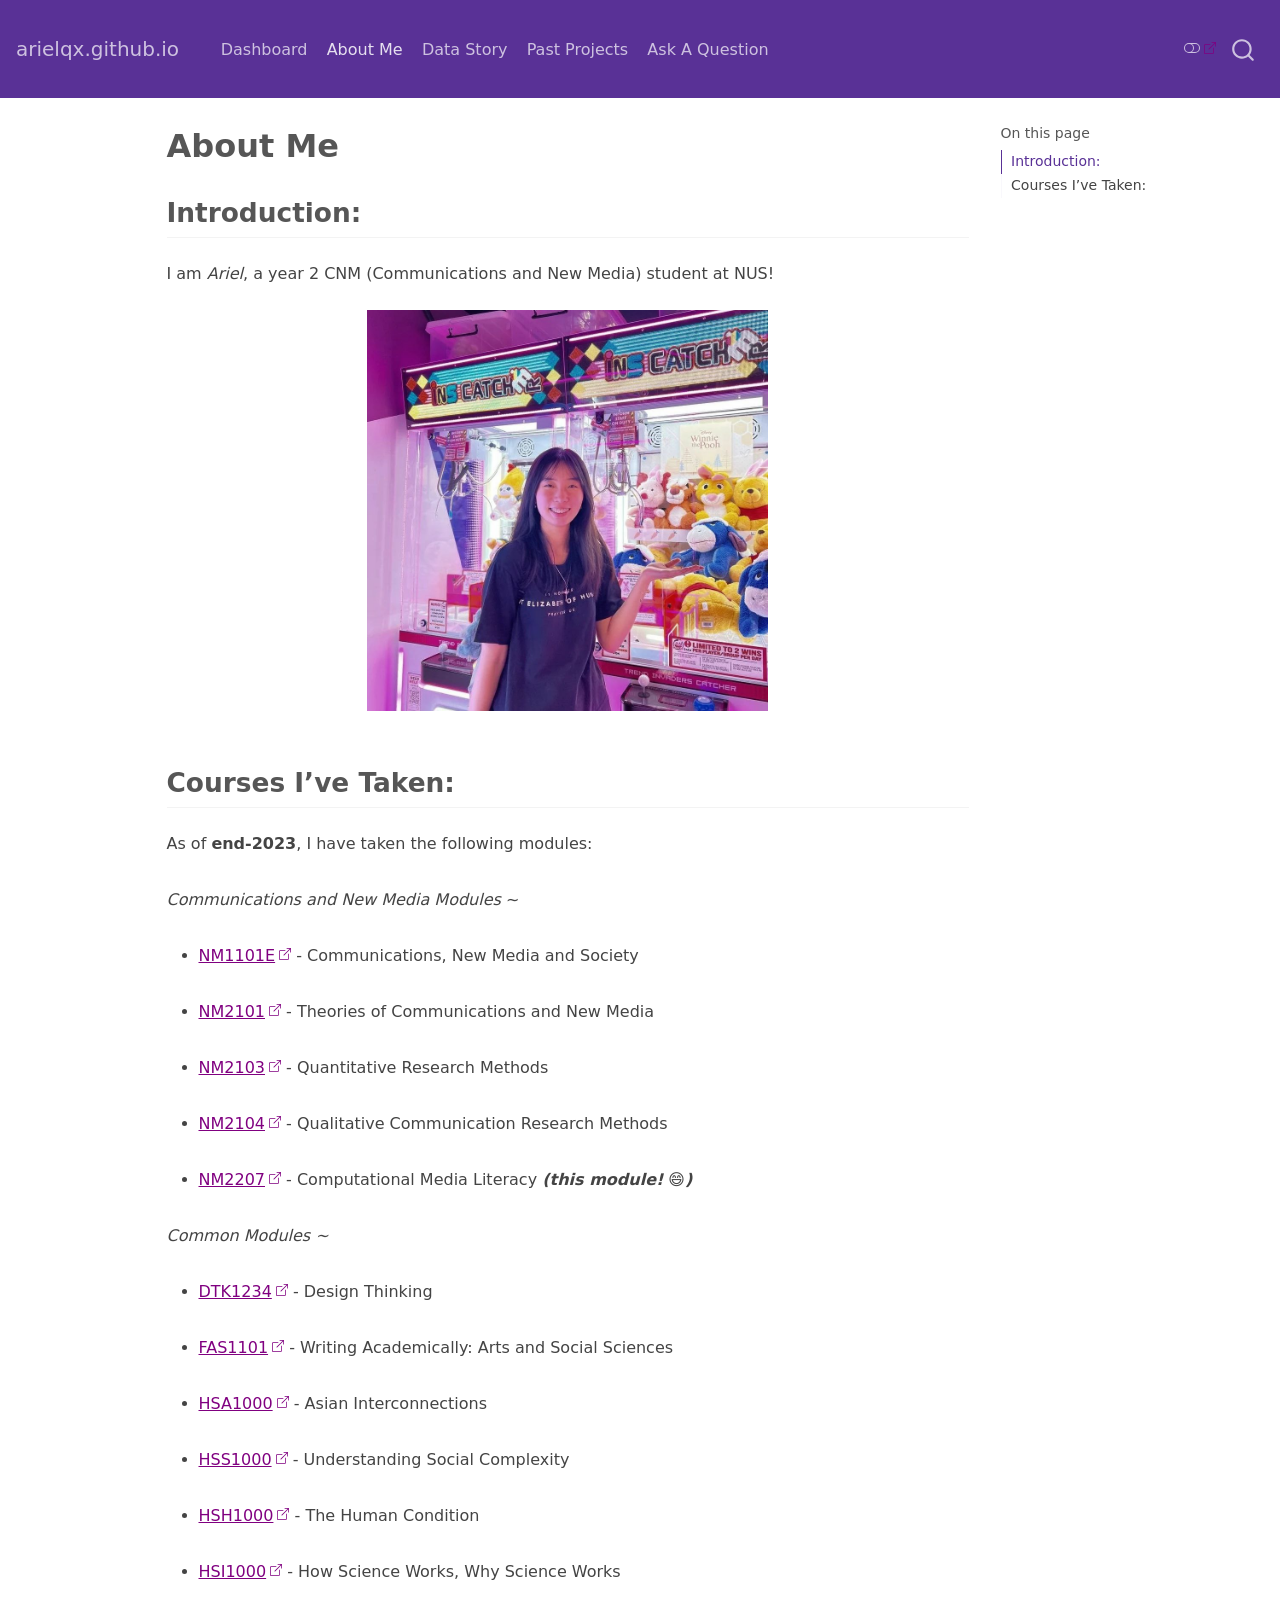
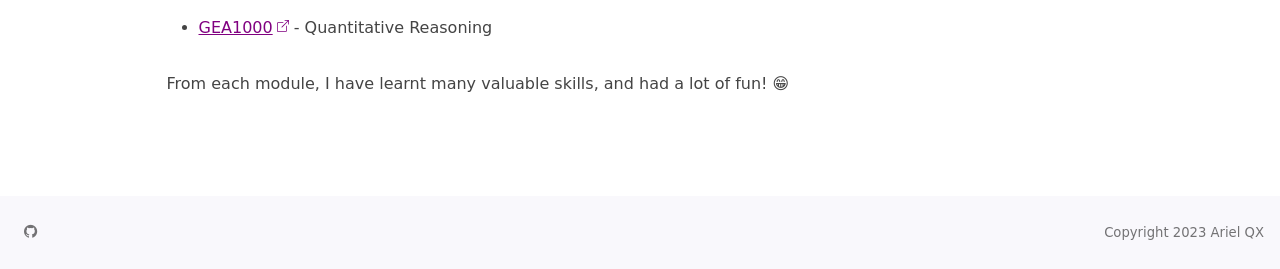
==== commit 79b114b2: "20:50 (3/11)" ====
--- a/docs/about.html
+++ b/docs/about.html
@@ -35,10 +35,12 @@
 <script src="site_libs/quarto-html/tippy.umd.min.js"></script>
 <script src="site_libs/quarto-html/anchor.min.js"></script>
 <link href="site_libs/quarto-html/tippy.css" rel="stylesheet">
-<link href="site_libs/quarto-html/quarto-syntax-highlighting.css" rel="stylesheet" id="quarto-text-highlighting-styles">
+<link href="site_libs/quarto-html/quarto-syntax-highlighting.css" rel="stylesheet" class="quarto-color-scheme" id="quarto-text-highlighting-styles">
+<link href="site_libs/quarto-html/quarto-syntax-highlighting-dark.css" rel="prefetch" class="quarto-color-scheme quarto-color-alternate" id="quarto-text-highlighting-styles">
 <script src="site_libs/bootstrap/bootstrap.min.js"></script>
 <link href="site_libs/bootstrap/bootstrap-icons.css" rel="stylesheet">
-<link href="site_libs/bootstrap/bootstrap.min.css" rel="stylesheet" id="quarto-bootstrap" data-mode="light">
+<link href="site_libs/bootstrap/bootstrap.min.css" rel="stylesheet" class="quarto-color-scheme" id="quarto-bootstrap" data-mode="light">
+<link href="site_libs/bootstrap/bootstrap-dark.min.css" rel="prefetch" class="quarto-color-scheme quarto-color-alternate" id="quarto-bootstrap" data-mode="dark">
 <script id="quarto-search-options" type="application/json">{
   "location": "navbar",
   "copy-button": false,
@@ -102,11 +104,7 @@
   </li>  
 </ul>
             <div class="quarto-navbar-tools ms-auto">
-  <a href="" class="quarto-reader-toggle quarto-navigation-tool px-1" onclick="window.quartoToggleReader(); return false;" title="Toggle reader mode">
-  <div class="quarto-reader-toggle-btn">
-  <i class="bi"></i>
-  </div>
-</a>
+  <a href="" class="quarto-color-scheme-toggle quarto-navigation-tool  px-1" onclick="window.quartoToggleColorScheme(); return false;" title="Toggle dark mode"><i class="bi"></i></a>
 </div>
           </div> <!-- /navcollapse -->
       </div> <!-- /container-fluid -->
@@ -206,6 +204,121 @@
     }
   }
   toggleBodyColorPrimary();  
+  const disableStylesheet = (stylesheets) => {
+    for (let i=0; i < stylesheets.length; i++) {
+      const stylesheet = stylesheets[i];
+      stylesheet.rel = 'prefetch';
+    }
+  }
+  const enableStylesheet = (stylesheets) => {
+    for (let i=0; i < stylesheets.length; i++) {
+      const stylesheet = stylesheets[i];
+      stylesheet.rel = 'stylesheet';
+    }
+  }
+  const manageTransitions = (selector, allowTransitions) => {
+    const els = window.document.querySelectorAll(selector);
+    for (let i=0; i < els.length; i++) {
+      const el = els[i];
+      if (allowTransitions) {
+        el.classList.remove('notransition');
+      } else {
+        el.classList.add('notransition');
+      }
+    }
+  }
+  const toggleColorMode = (alternate) => {
+    // Switch the stylesheets
+    const alternateStylesheets = window.document.querySelectorAll('link.quarto-color-scheme.quarto-color-alternate');
+    manageTransitions('#quarto-margin-sidebar .nav-link', false);
+    if (alternate) {
+      enableStylesheet(alternateStylesheets);
+      for (const sheetNode of alternateStylesheets) {
+        if (sheetNode.id === "quarto-bootstrap") {
+          toggleBodyColorMode(sheetNode);
+        }
+      }
+    } else {
+      disableStylesheet(alternateStylesheets);
+      toggleBodyColorPrimary();
+    }
+    manageTransitions('#quarto-margin-sidebar .nav-link', true);
+    // Switch the toggles
+    const toggles = window.document.querySelectorAll('.quarto-color-scheme-toggle');
+    for (let i=0; i < toggles.length; i++) {
+      const toggle = toggles[i];
+      if (toggle) {
+        if (alternate) {
+          toggle.classList.add("alternate");     
+        } else {
+          toggle.classList.remove("alternate");
+        }
+      }
+    }
+    // Hack to workaround the fact that safari doesn't
+    // properly recolor the scrollbar when toggling (#1455)
+    if (navigator.userAgent.indexOf('Safari') > 0 && navigator.userAgent.indexOf('Chrome') == -1) {
+      manageTransitions("body", false);
+      window.scrollTo(0, 1);
+      setTimeout(() => {
+        window.scrollTo(0, 0);
+        manageTransitions("body", true);
+      }, 40);  
+    }
+  }
+  const isFileUrl = () => { 
+    return window.location.protocol === 'file:';
+  }
+  const hasAlternateSentinel = () => {  
+    let styleSentinel = getColorSchemeSentinel();
+    if (styleSentinel !== null) {
+      return styleSentinel === "alternate";
+    } else {
+      return false;
+    }
+  }
+  const setStyleSentinel = (alternate) => {
+    const value = alternate ? "alternate" : "default";
+    if (!isFileUrl()) {
+      window.localStorage.setItem("quarto-color-scheme", value);
+    } else {
+      localAlternateSentinel = value;
+    }
+  }
+  const getColorSchemeSentinel = () => {
+    if (!isFileUrl()) {
+      const storageValue = window.localStorage.getItem("quarto-color-scheme");
+      return storageValue != null ? storageValue : localAlternateSentinel;
+    } else {
+      return localAlternateSentinel;
+    }
+  }
+  let localAlternateSentinel = 'default';
+  // Dark / light mode switch
+  window.quartoToggleColorScheme = () => {
+    // Read the current dark / light value 
+    let toAlternate = !hasAlternateSentinel();
+    toggleColorMode(toAlternate);
+    setStyleSentinel(toAlternate);
+  };
+  // Ensure there is a toggle, if there isn't float one in the top right
+  if (window.document.querySelector('.quarto-color-scheme-toggle') === null) {
+    const a = window.document.createElement('a');
+    a.classList.add('top-right');
+    a.classList.add('quarto-color-scheme-toggle');
+    a.href = "";
+    a.onclick = function() { try { window.quartoToggleColorScheme(); } catch {} return false; };
+    const i = window.document.createElement("i");
+    i.classList.add('bi');
+    a.appendChild(i);
+    window.document.body.appendChild(a);
+  }
+  // Switch to dark mode if need be
+  if (hasAlternateSentinel()) {
+    toggleColorMode(true);
+  } else {
+    toggleColorMode(false);
+  }
   const icon = "";
   const anchorJS = new window.AnchorJS();
   anchorJS.options = {
--- a/docs/site_libs/quarto-html/quarto-syntax-highlighting-dark.css
+++ b/docs/site_libs/quarto-html/quarto-syntax-highlighting-dark.css
@@ -0,0 +1,189 @@
+/* quarto syntax highlight colors */
+:root {
+  --quarto-hl-al-color: #f07178;
+  --quarto-hl-an-color: #d4d0ab;
+  --quarto-hl-at-color: #00e0e0;
+  --quarto-hl-bn-color: #d4d0ab;
+  --quarto-hl-bu-color: #abe338;
+  --quarto-hl-ch-color: #abe338;
+  --quarto-hl-co-color: #f8f8f2;
+  --quarto-hl-cv-color: #ffd700;
+  --quarto-hl-cn-color: #ffd700;
+  --quarto-hl-cf-color: #ffa07a;
+  --quarto-hl-dt-color: #ffa07a;
+  --quarto-hl-dv-color: #d4d0ab;
+  --quarto-hl-do-color: #f8f8f2;
+  --quarto-hl-er-color: #f07178;
+  --quarto-hl-ex-color: #00e0e0;
+  --quarto-hl-fl-color: #d4d0ab;
+  --quarto-hl-fu-color: #ffa07a;
+  --quarto-hl-im-color: #abe338;
+  --quarto-hl-in-color: #d4d0ab;
+  --quarto-hl-kw-color: #ffa07a;
+  --quarto-hl-op-color: #ffa07a;
+  --quarto-hl-ot-color: #00e0e0;
+  --quarto-hl-pp-color: #dcc6e0;
+  --quarto-hl-re-color: #00e0e0;
+  --quarto-hl-sc-color: #abe338;
+  --quarto-hl-ss-color: #abe338;
+  --quarto-hl-st-color: #abe338;
+  --quarto-hl-va-color: #00e0e0;
+  --quarto-hl-vs-color: #abe338;
+  --quarto-hl-wa-color: #dcc6e0;
+}
+
+/* other quarto variables */
+:root {
+  --quarto-font-monospace: SFMono-Regular, Menlo, Monaco, Consolas, "Liberation Mono", "Courier New", monospace;
+}
+
+code span.al {
+  background-color: #2a0f15;
+  font-weight: bold;
+  color: #f07178;
+}
+
+code span.an {
+  color: #d4d0ab;
+}
+
+code span.at {
+  color: #00e0e0;
+}
+
+code span.bn {
+  color: #d4d0ab;
+}
+
+code span.bu {
+  color: #abe338;
+}
+
+code span.ch {
+  color: #abe338;
+}
+
+code span.co {
+  font-style: italic;
+  color: #f8f8f2;
+}
+
+code span.cv {
+  color: #ffd700;
+}
+
+code span.cn {
+  color: #ffd700;
+}
+
+code span.cf {
+  font-weight: bold;
+  color: #ffa07a;
+}
+
+code span.dt {
+  color: #ffa07a;
+}
+
+code span.dv {
+  color: #d4d0ab;
+}
+
+code span.do {
+  color: #f8f8f2;
+}
+
+code span.er {
+  color: #f07178;
+  text-decoration: underline;
+}
+
+code span.ex {
+  font-weight: bold;
+  color: #00e0e0;
+}
+
+code span.fl {
+  color: #d4d0ab;
+}
+
+code span.fu {
+  color: #ffa07a;
+}
+
+code span.im {
+  color: #abe338;
+}
+
+code span.in {
+  color: #d4d0ab;
+}
+
+code span.kw {
+  font-weight: bold;
+  color: #ffa07a;
+}
+
+pre > code.sourceCode > span {
+  color: #f8f8f2;
+}
+
+code span {
+  color: #f8f8f2;
+}
+
+code.sourceCode > span {
+  color: #f8f8f2;
+}
+
+div.sourceCode,
+div.sourceCode pre.sourceCode {
+  color: #f8f8f2;
+}
+
+code span.op {
+  color: #ffa07a;
+}
+
+code span.ot {
+  color: #00e0e0;
+}
+
+code span.pp {
+  color: #dcc6e0;
+}
+
+code span.re {
+  background-color: #f8f8f2;
+  color: #00e0e0;
+}
+
+code span.sc {
+  color: #abe338;
+}
+
+code span.ss {
+  color: #abe338;
+}
+
+code span.st {
+  color: #abe338;
+}
+
+code span.va {
+  color: #00e0e0;
+}
+
+code span.vs {
+  color: #abe338;
+}
+
+code span.wa {
+  color: #dcc6e0;
+}
+
+.prevent-inlining {
+  content: "</";
+}
+
+/*# sourceMappingURL=935a306eefa94366c21e1a970dddb765.css.map */
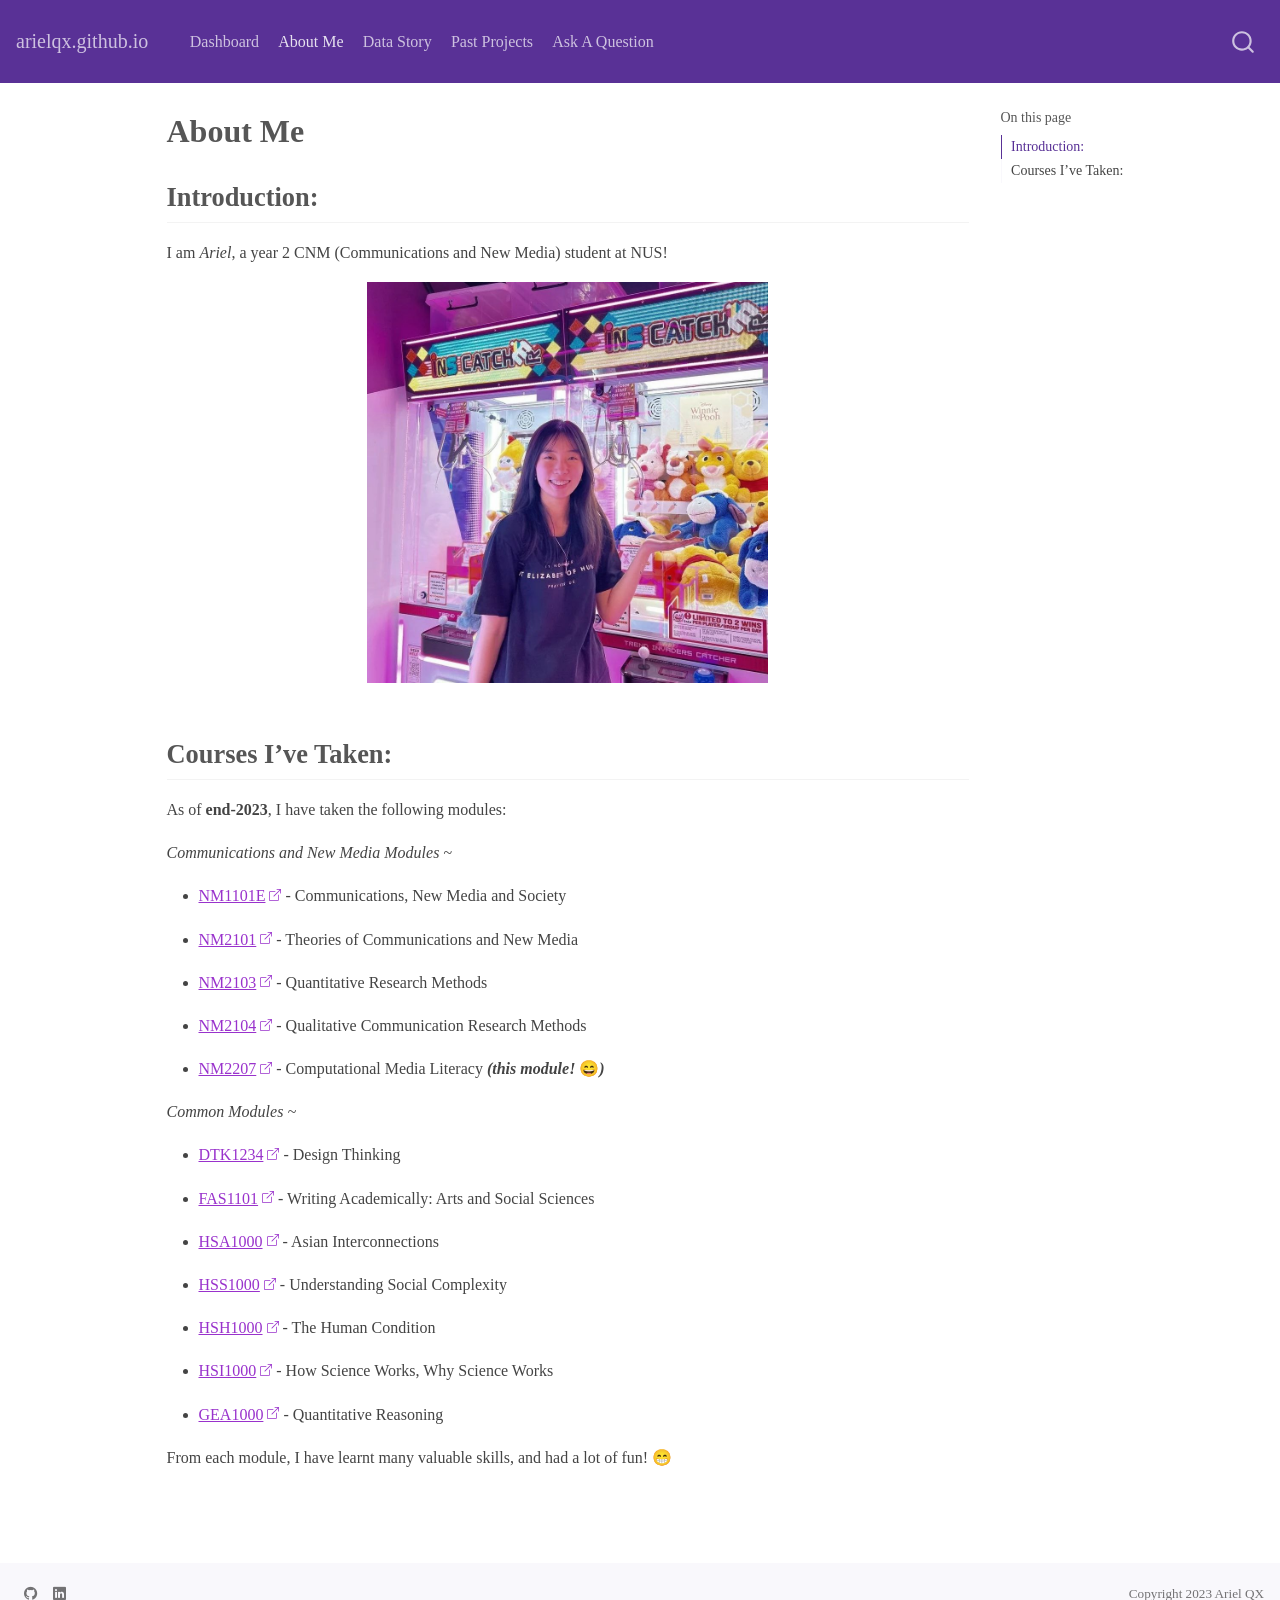
==== commit 316cde10: "updates" ====
--- a/docs/about.html
+++ b/docs/about.html
@@ -35,12 +35,10 @@
 <script src="site_libs/quarto-html/tippy.umd.min.js"></script>
 <script src="site_libs/quarto-html/anchor.min.js"></script>
 <link href="site_libs/quarto-html/tippy.css" rel="stylesheet">
-<link href="site_libs/quarto-html/quarto-syntax-highlighting.css" rel="stylesheet" class="quarto-color-scheme" id="quarto-text-highlighting-styles">
-<link href="site_libs/quarto-html/quarto-syntax-highlighting-dark.css" rel="prefetch" class="quarto-color-scheme quarto-color-alternate" id="quarto-text-highlighting-styles">
+<link href="site_libs/quarto-html/quarto-syntax-highlighting.css" rel="stylesheet" id="quarto-text-highlighting-styles">
 <script src="site_libs/bootstrap/bootstrap.min.js"></script>
 <link href="site_libs/bootstrap/bootstrap-icons.css" rel="stylesheet">
-<link href="site_libs/bootstrap/bootstrap.min.css" rel="stylesheet" class="quarto-color-scheme" id="quarto-bootstrap" data-mode="light">
-<link href="site_libs/bootstrap/bootstrap-dark.min.css" rel="prefetch" class="quarto-color-scheme quarto-color-alternate" id="quarto-bootstrap" data-mode="dark">
+<link href="site_libs/bootstrap/bootstrap.min.css" rel="stylesheet" id="quarto-bootstrap" data-mode="light">
 <script id="quarto-search-options" type="application/json">{
   "location": "navbar",
   "copy-button": false,
@@ -104,7 +102,6 @@
   </li>  
 </ul>
             <div class="quarto-navbar-tools ms-auto">
-  <a href="" class="quarto-color-scheme-toggle quarto-navigation-tool  px-1" onclick="window.quartoToggleColorScheme(); return false;" title="Toggle dark mode"><i class="bi"></i></a>
 </div>
           </div> <!-- /navcollapse -->
       </div> <!-- /container-fluid -->
@@ -204,121 +201,6 @@
     }
   }
   toggleBodyColorPrimary();  
-  const disableStylesheet = (stylesheets) => {
-    for (let i=0; i < stylesheets.length; i++) {
-      const stylesheet = stylesheets[i];
-      stylesheet.rel = 'prefetch';
-    }
-  }
-  const enableStylesheet = (stylesheets) => {
-    for (let i=0; i < stylesheets.length; i++) {
-      const stylesheet = stylesheets[i];
-      stylesheet.rel = 'stylesheet';
-    }
-  }
-  const manageTransitions = (selector, allowTransitions) => {
-    const els = window.document.querySelectorAll(selector);
-    for (let i=0; i < els.length; i++) {
-      const el = els[i];
-      if (allowTransitions) {
-        el.classList.remove('notransition');
-      } else {
-        el.classList.add('notransition');
-      }
-    }
-  }
-  const toggleColorMode = (alternate) => {
-    // Switch the stylesheets
-    const alternateStylesheets = window.document.querySelectorAll('link.quarto-color-scheme.quarto-color-alternate');
-    manageTransitions('#quarto-margin-sidebar .nav-link', false);
-    if (alternate) {
-      enableStylesheet(alternateStylesheets);
-      for (const sheetNode of alternateStylesheets) {
-        if (sheetNode.id === "quarto-bootstrap") {
-          toggleBodyColorMode(sheetNode);
-        }
-      }
-    } else {
-      disableStylesheet(alternateStylesheets);
-      toggleBodyColorPrimary();
-    }
-    manageTransitions('#quarto-margin-sidebar .nav-link', true);
-    // Switch the toggles
-    const toggles = window.document.querySelectorAll('.quarto-color-scheme-toggle');
-    for (let i=0; i < toggles.length; i++) {
-      const toggle = toggles[i];
-      if (toggle) {
-        if (alternate) {
-          toggle.classList.add("alternate");     
-        } else {
-          toggle.classList.remove("alternate");
-        }
-      }
-    }
-    // Hack to workaround the fact that safari doesn't
-    // properly recolor the scrollbar when toggling (#1455)
-    if (navigator.userAgent.indexOf('Safari') > 0 && navigator.userAgent.indexOf('Chrome') == -1) {
-      manageTransitions("body", false);
-      window.scrollTo(0, 1);
-      setTimeout(() => {
-        window.scrollTo(0, 0);
-        manageTransitions("body", true);
-      }, 40);  
-    }
-  }
-  const isFileUrl = () => { 
-    return window.location.protocol === 'file:';
-  }
-  const hasAlternateSentinel = () => {  
-    let styleSentinel = getColorSchemeSentinel();
-    if (styleSentinel !== null) {
-      return styleSentinel === "alternate";
-    } else {
-      return false;
-    }
-  }
-  const setStyleSentinel = (alternate) => {
-    const value = alternate ? "alternate" : "default";
-    if (!isFileUrl()) {
-      window.localStorage.setItem("quarto-color-scheme", value);
-    } else {
-      localAlternateSentinel = value;
-    }
-  }
-  const getColorSchemeSentinel = () => {
-    if (!isFileUrl()) {
-      const storageValue = window.localStorage.getItem("quarto-color-scheme");
-      return storageValue != null ? storageValue : localAlternateSentinel;
-    } else {
-      return localAlternateSentinel;
-    }
-  }
-  let localAlternateSentinel = 'default';
-  // Dark / light mode switch
-  window.quartoToggleColorScheme = () => {
-    // Read the current dark / light value 
-    let toAlternate = !hasAlternateSentinel();
-    toggleColorMode(toAlternate);
-    setStyleSentinel(toAlternate);
-  };
-  // Ensure there is a toggle, if there isn't float one in the top right
-  if (window.document.querySelector('.quarto-color-scheme-toggle') === null) {
-    const a = window.document.createElement('a');
-    a.classList.add('top-right');
-    a.classList.add('quarto-color-scheme-toggle');
-    a.href = "";
-    a.onclick = function() { try { window.quartoToggleColorScheme(); } catch {} return false; };
-    const i = window.document.createElement("i");
-    i.classList.add('bi');
-    a.appendChild(i);
-    window.document.body.appendChild(a);
-  }
-  // Switch to dark mode if need be
-  if (hasAlternateSentinel()) {
-    toggleColorMode(true);
-  } else {
-    toggleColorMode(false);
-  }
   const icon = "";
   const anchorJS = new window.AnchorJS();
   anchorJS.options = {
@@ -559,6 +441,12 @@
 </i> 
     </a>
   </li>  
+    <li class="nav-item compact">
+    <a class="nav-link" href="./linkedin.com/in/ariel-qx-883305259">
+      <i class="bi bi-linkedin" role="img">
+</i> 
+    </a>
+  </li>  
 </ul>
     </div>   
     <div class="nav-footer-center">
